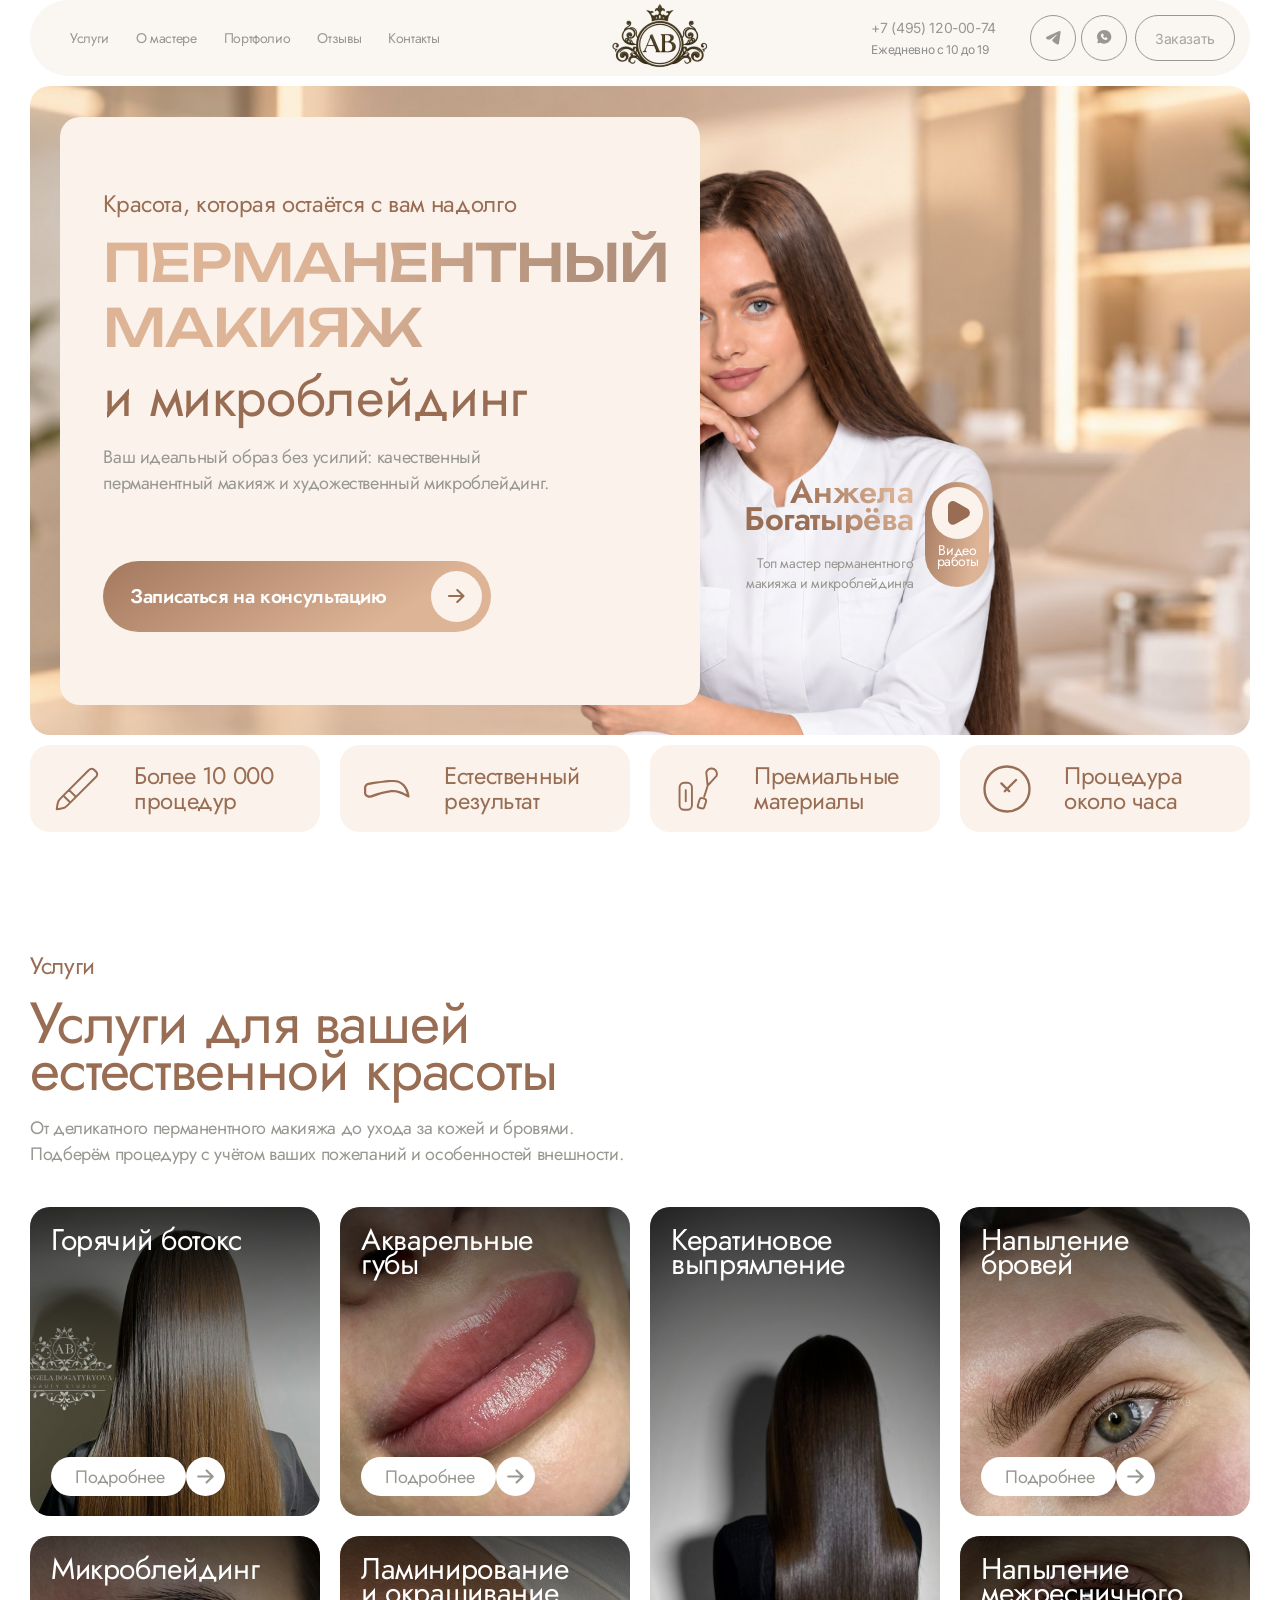
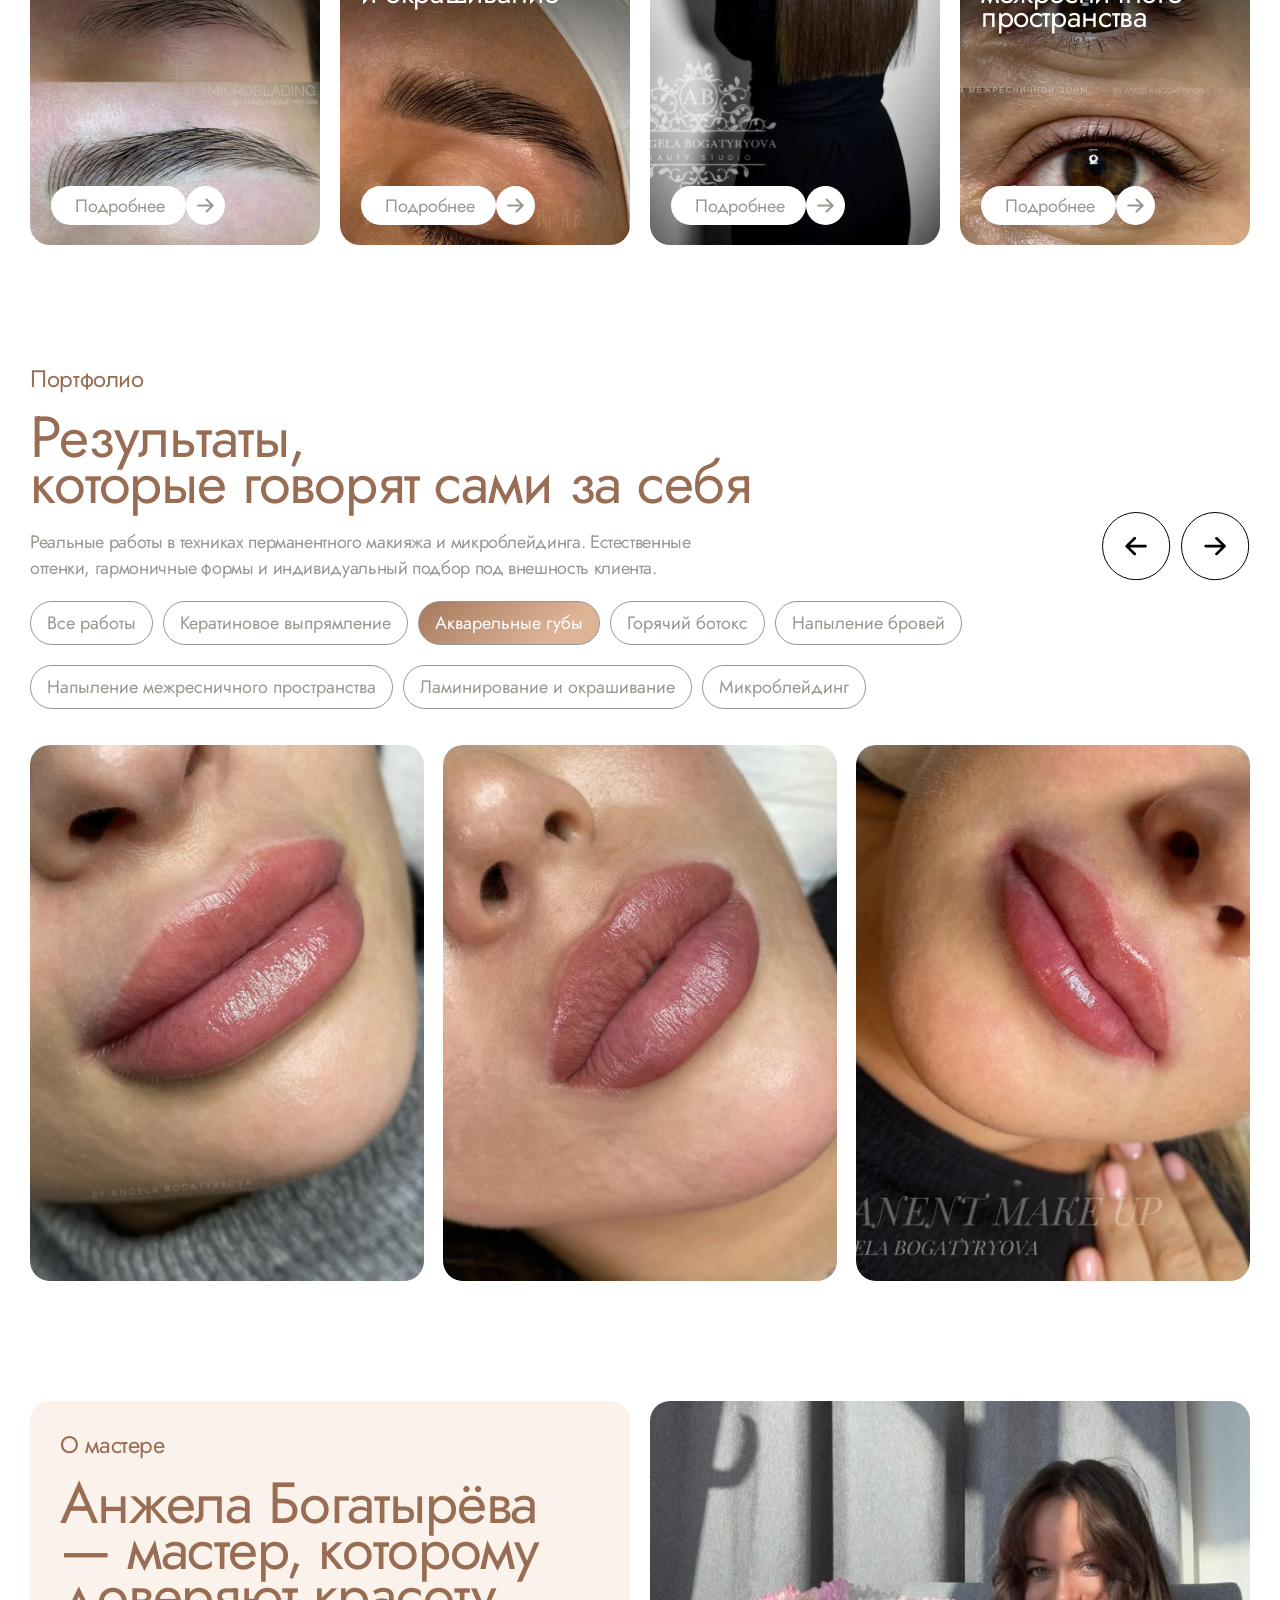
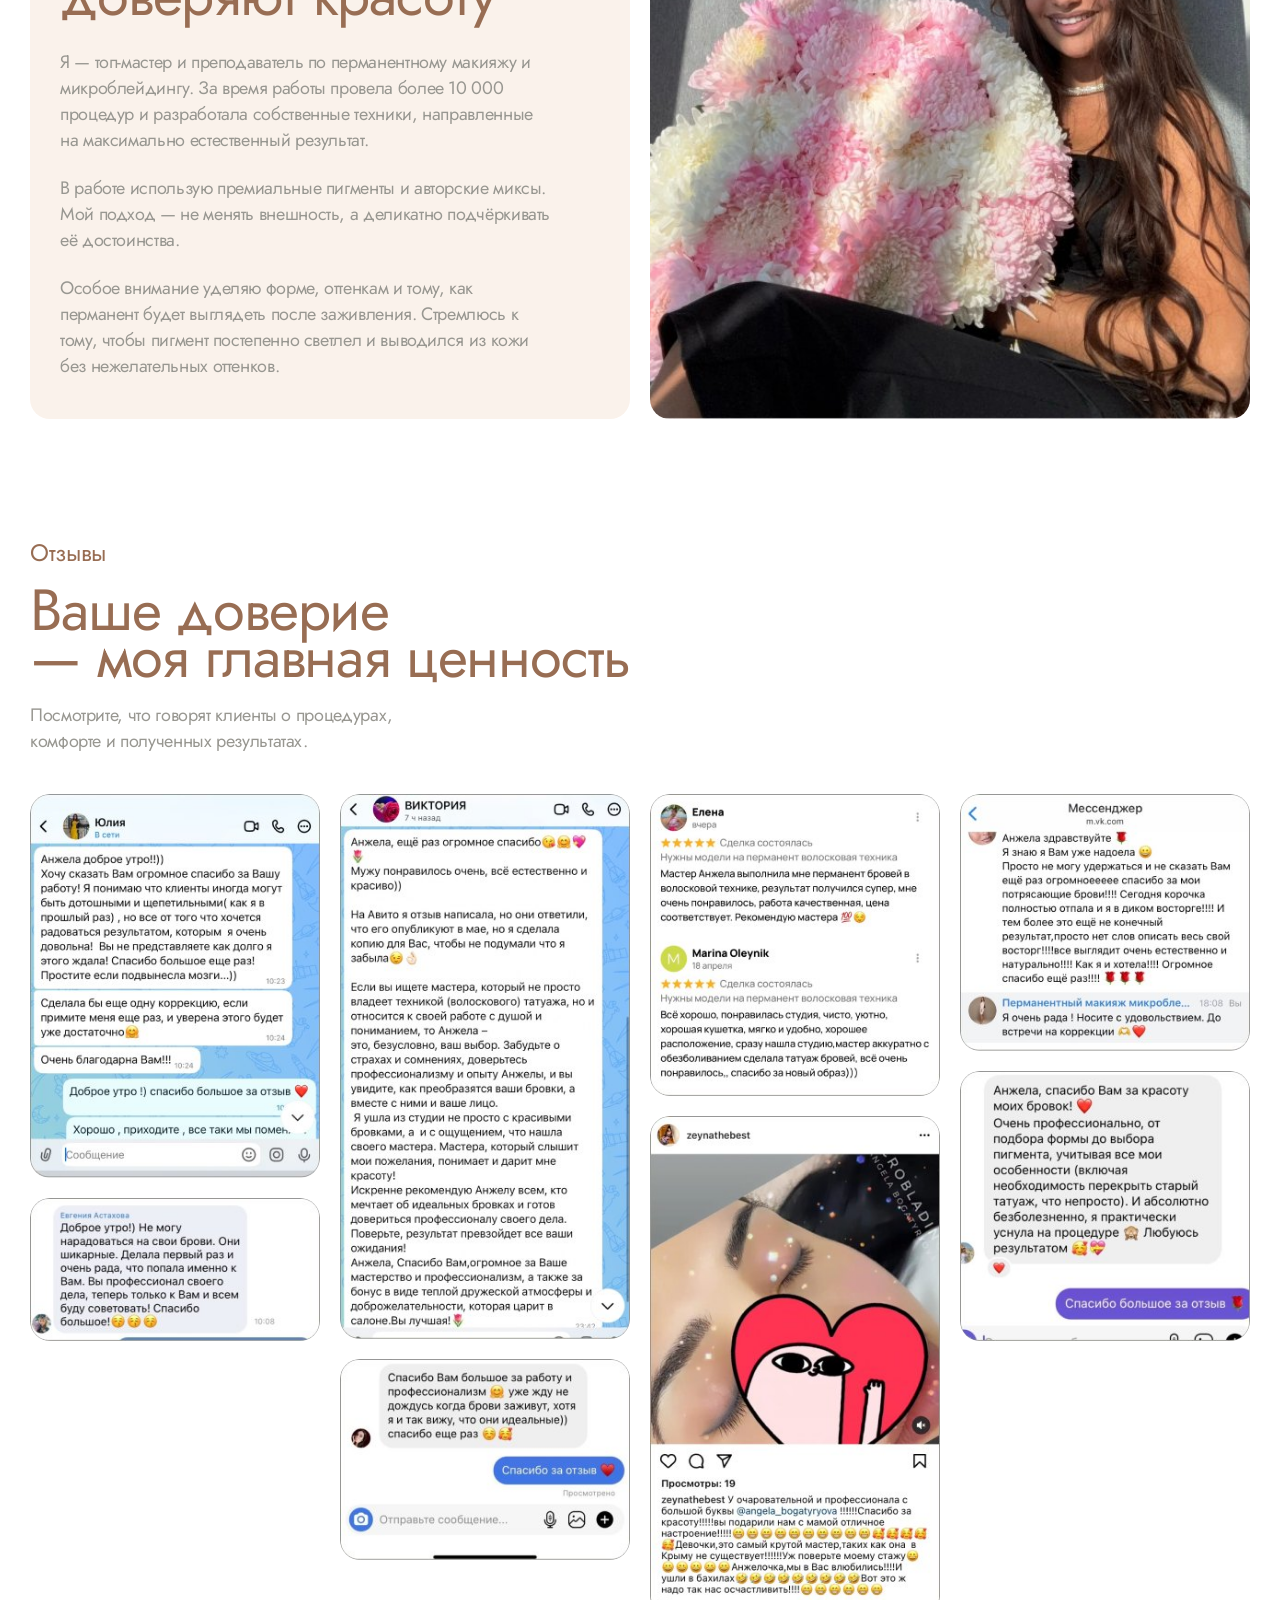
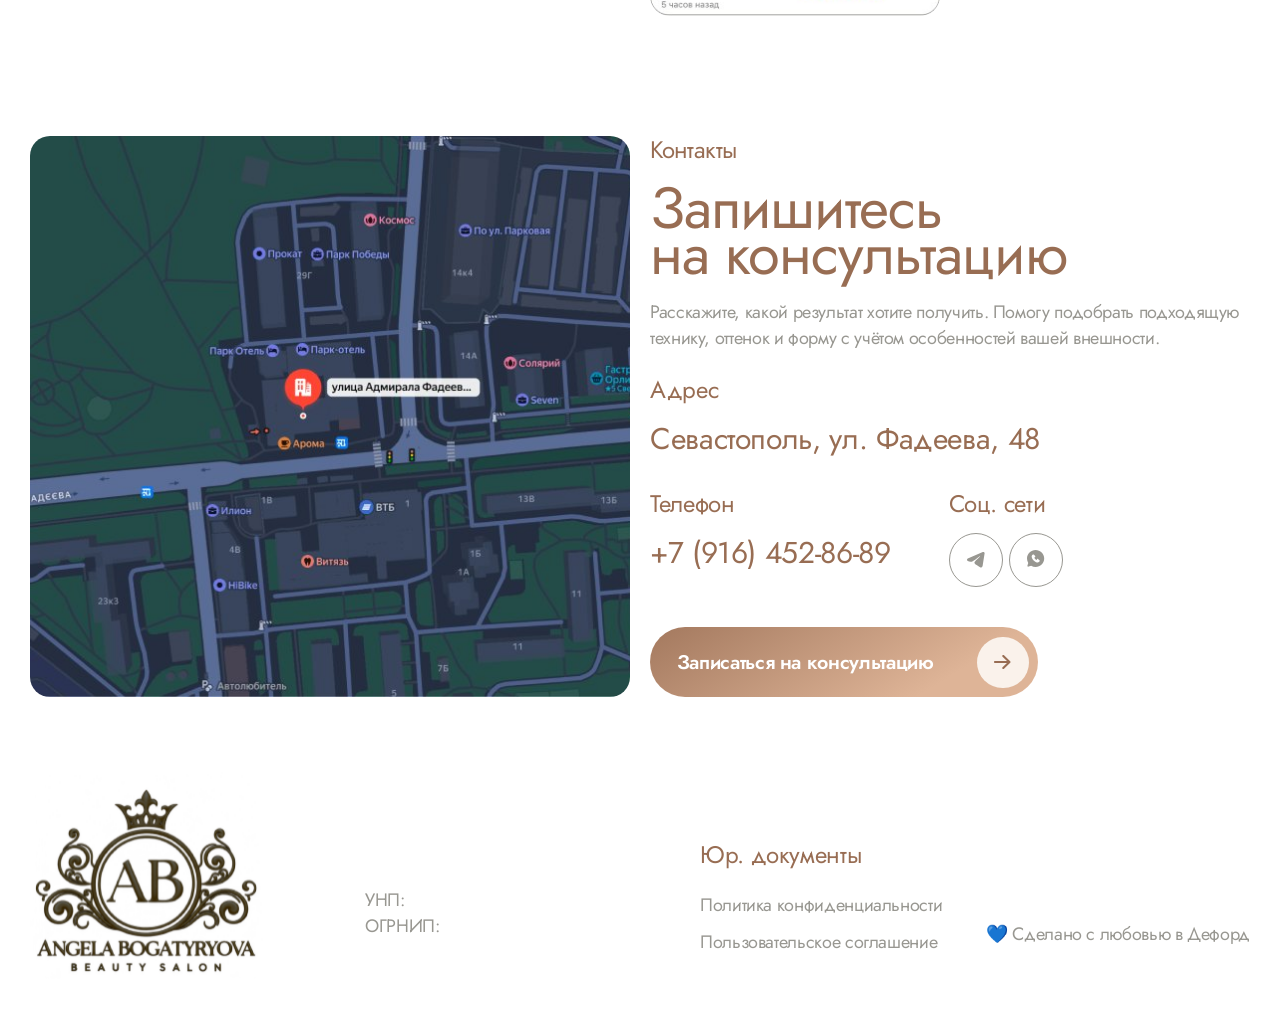
==== index.html @ ae8dbaa7 "Вёрстка лендинга по макету Figma Одностраничный сайт мастера перманентного макияжа: шапка, первый эк" ====
<!doctype html>
<html lang="ru">
<head>
  <meta charset="utf-8">
  <meta name="viewport" content="width=device-width, initial-scale=1">
  <title>Анжела Богатырёва — перманентный макияж и микроблейдинг в Севастополе</title>
  <meta name="description" content="Перманентный макияж и микроблейдинг в Севастополе. Топ-мастер Анжела Богатырёва: более 10 000 процедур, естественный результат, премиальные материалы.">
  <link rel="preconnect" href="https://fonts.googleapis.com">
  <link rel="preconnect" href="https://fonts.gstatic.com" crossorigin>
  <link href="https://fonts.googleapis.com/css2?family=Inter:wght@400&family=Jost:wght@400;600&family=Unbounded:wght@500&display=swap" rel="stylesheet">
  <link rel="stylesheet" href="css/style.css">
</head>
<body>

<header class="header container">
  <div class="header__bar">
    <button class="header__burger" type="button" aria-label="Открыть меню" aria-expanded="false" aria-controls="nav">
      <span></span><span></span><span></span>
    </button>

    <nav class="header__nav" id="nav" aria-label="Основное меню">
      <a href="#services">Услуги</a>
      <a href="#about">О мастере</a>
      <a href="#portfolio">Портфолио</a>
      <a href="#reviews">Отзывы</a>
      <a href="#contacts">Контакты</a>
    </nav>

    <a class="header__logo" href="#top" aria-label="Анжела Богатырёва — на главную">
      <img src="img/logo-header.png" width="100" height="72" alt="Angela Bogatyryova">
    </a>

    <div class="header__right">
      <div class="header__contacts">
        <a class="header__phone" href="tel:+74951200074">+7 (495) 120-00-74</a>
        <span class="header__hours">Ежедневно с 10 до 19</span>
      </div>
      <a class="circle-btn" href="https://t.me/" target="_blank" rel="noopener" aria-label="Telegram">
        <img src="icons/telegram.svg" width="15" height="13" alt="">
      </a>
      <a class="circle-btn" href="https://wa.me/79164528689" target="_blank" rel="noopener" aria-label="WhatsApp">
        <img src="icons/whatsapp.svg" width="15" height="17" alt="">
      </a>
      <a class="header__order" href="#contacts">Заказать</a>
    </div>
  </div>
</header>

<main id="top">

  <!-- Первый экран -->
  <section class="hero container">
    <div class="hero__inner">
      <div class="hero__card">
        <p class="hero__lead">Красота, которая остаётся с вам надолго</p>
        <h1 class="hero__title">
          <span class="hero__title-main">Перманентный макияж</span>
          <span class="hero__title-sub">и микроблейдинг</span>
        </h1>
        <p class="hero__text">Ваш идеальный образ без усилий: качественный перманентный макияж и художественный микроблейдинг.</p>
        <a class="cta" href="#contacts">
          <span class="cta__text">Записаться на консультацию</span>
          <span class="cta__icon"><img src="icons/arrow-brown.svg" width="17" height="14" alt=""></span>
        </a>
      </div>

      <img class="hero__master" src="img/hero-master.png" width="649" height="623" alt="Анжела Богатырёва">

      <div class="hero__name">
        <p class="hero__name-title">Анжела<br>Богатырёва</p>
        <p class="hero__name-text">Топ мастер перманентного макияжа и микроблейдинга</p>
      </div>

      <a class="hero__video" href="#portfolio" aria-label="Видео работы">
        <span class="hero__video-play"><img src="icons/play.svg" width="22" height="24" alt=""></span>
        <span class="hero__video-text">Видео работы</span>
      </a>
    </div>
  </section>

  <!-- Преимущества -->
  <section class="features container" aria-label="Преимущества">
    <ul class="features__list">
      <li class="feature">
        <img src="icons/brush.svg" width="54" height="54" alt="">
        <span>Более 10&nbsp;000 процедур</span>
      </li>
      <li class="feature">
        <img src="icons/eyebrow.svg" width="50" height="50" alt="">
        <span>Естественный результат</span>
      </li>
      <li class="feature">
        <img src="icons/lip-gloss.svg" width="56" height="56" alt="">
        <span>Премиальные материалы</span>
      </li>
      <li class="feature">
        <img src="icons/time.svg" width="46" height="46" alt="">
        <span>Процедура около часа</span>
      </li>
    </ul>
  </section>

  <!-- Услуги -->
  <section class="section container" id="services">
    <div class="section__head">
      <p class="eyebrow">Услуги</p>
      <h2 class="h2 services__title">Услуги для вашей естественной красоты</h2>
      <p class="section__text services__text">От деликатного перманентного макияжа до ухода за кожей и бровями. Подберём процедуру с учётом ваших пожеланий и особенностей внешности.</p>
    </div>

    <div class="services">
      <article class="service service--botox">
        <img class="service__img" src="img/service-botox.jpg" alt="" loading="lazy">
        <h3 class="service__title">Горячий ботокс</h3>
        <a class="more" href="#contacts">
          <span class="more__text">Подробнее</span>
          <img class="more__icon" src="icons/card-arrow.svg" width="39" height="39" alt="">
        </a>
      </article>

      <article class="service service--lips">
        <img class="service__img" src="img/service-lips.jpg" alt="" loading="lazy">
        <h3 class="service__title">Акварельные губы</h3>
        <a class="more" href="#contacts">
          <span class="more__text">Подробнее</span>
          <img class="more__icon" src="icons/card-arrow.svg" width="39" height="39" alt="">
        </a>
      </article>

      <article class="service service--keratin service--tall">
        <img class="service__img" src="img/service-keratin.jpg" alt="" loading="lazy">
        <h3 class="service__title">Кератиновое выпрямление</h3>
        <a class="more" href="#contacts">
          <span class="more__text">Подробнее</span>
          <img class="more__icon" src="icons/card-arrow.svg" width="39" height="39" alt="">
        </a>
      </article>

      <article class="service service--brows">
        <img class="service__img" src="img/service-brows.jpg" alt="" loading="lazy">
        <h3 class="service__title">Напыление бровей</h3>
        <a class="more" href="#contacts">
          <span class="more__text">Подробнее</span>
          <img class="more__icon" src="icons/card-arrow.svg" width="39" height="39" alt="">
        </a>
      </article>

      <article class="service service--microblading">
        <img class="service__img" src="img/service-microblading.jpg" alt="" loading="lazy">
        <h3 class="service__title">Микроблейдинг</h3>
        <a class="more" href="#contacts">
          <span class="more__text">Подробнее</span>
          <img class="more__icon" src="icons/card-arrow.svg" width="39" height="39" alt="">
        </a>
      </article>

      <article class="service service--lamination">
        <img class="service__img" src="img/service-lamination.jpg" alt="" loading="lazy">
        <h3 class="service__title">Ламинирование и&nbsp;окрашивание</h3>
        <a class="more" href="#contacts">
          <span class="more__text">Подробнее</span>
          <img class="more__icon" src="icons/card-arrow.svg" width="39" height="39" alt="">
        </a>
      </article>

      <article class="service service--lashline">
        <img class="service__img" src="img/service-lashline.jpg" alt="" loading="lazy">
        <h3 class="service__title">Напыление межресничного пространства</h3>
        <a class="more" href="#contacts">
          <span class="more__text">Подробнее</span>
          <img class="more__icon" src="icons/card-arrow.svg" width="39" height="39" alt="">
        </a>
      </article>
    </div>
  </section>

  <!-- Портфолио -->
  <section class="section container" id="portfolio">
    <div class="section__head section__head--row">
      <div>
        <p class="eyebrow">Портфолио</p>
        <h2 class="h2 portfolio__title">Результаты, <br>которые говорят сами за&nbsp;себя</h2>
        <p class="section__text portfolio__text">Реальные работы в техниках перманентного макияжа и микроблейдинга. Естественные оттенки, гармоничные формы и индивидуальный подбор под внешность клиента.</p>
      </div>
      <div class="slider-nav">
        <button class="slider-nav__btn" type="button" data-dir="-1" aria-label="Назад">
          <img src="icons/slider-prev.svg" width="69" height="69" alt="">
        </button>
        <button class="slider-nav__btn" type="button" data-dir="1" aria-label="Вперёд">
          <img src="icons/slider-next.svg" width="69" height="69" alt="">
        </button>
      </div>
    </div>

    <div class="chips" role="group" aria-label="Фильтр работ">
      <button class="chip" type="button" data-filter="all">Все работы</button>
      <button class="chip" type="button" data-filter="keratin">Кератиновое выпрямление</button>
      <button class="chip is-active" type="button" data-filter="lips" aria-pressed="true">Акварельные губы</button>
      <button class="chip" type="button" data-filter="botox">Горячий ботокс</button>
      <button class="chip" type="button" data-filter="brows">Напыление бровей</button>
      <button class="chip" type="button" data-filter="lashline">Напыление межресничного пространства</button>
      <button class="chip" type="button" data-filter="lamination">Ламинирование и окрашивание</button>
      <button class="chip" type="button" data-filter="microblading">Микроблейдинг</button>
    </div>

    <div class="gallery">
      <div class="gallery__track">
        <figure class="gallery__item" data-cat="lips"><img src="img/portfolio-1.jpg" width="427" height="580" alt="Акварельные губы — работа мастера" loading="lazy"></figure>
        <figure class="gallery__item" data-cat="lips"><img src="img/portfolio-2.jpg" width="427" height="580" alt="Акварельные губы — работа мастера" loading="lazy"></figure>
        <figure class="gallery__item" data-cat="lips"><img src="img/portfolio-3.jpg" width="427" height="580" alt="Акварельные губы — работа мастера" loading="lazy"></figure>
      </div>
      <p class="gallery__empty" hidden>Скоро здесь появятся работы в этой технике.</p>
    </div>
  </section>

  <!-- О мастере -->
  <section class="section container about" id="about">
    <div class="about__card">
      <p class="eyebrow">О мастере</p>
      <h2 class="h2 about__title">Анжела Богатырёва <br>— мастер, которому доверяют красоту</h2>
      <div class="about__text">
        <p>Я — топ-мастер и преподаватель по перманентному макияжу и микроблейдингу. За время работы провела более 10&nbsp;000 процедур и разработала собственные техники, направленные на максимально естественный результат.</p>
        <p>В работе использую премиальные пигменты и авторские миксы. Мой подход — не менять внешность, а деликатно подчёркивать её достоинства.</p>
        <p>Особое внимание уделяю форме, оттенкам и тому, как перманент будет выглядеть после заживления. Стремлюсь к тому, чтобы пигмент постепенно светлел и выводился из кожи без нежелательных оттенков.</p>
      </div>
    </div>
    <img class="about__photo" src="img/about.jpg" width="650" height="577" alt="Анжела Богатырёва" loading="lazy">
  </section>

  <!-- Отзывы -->
  <section class="section container" id="reviews">
    <div class="section__head">
      <p class="eyebrow">Отзывы</p>
      <h2 class="h2 reviews__title">Ваше доверие <br>— моя главная ценность</h2>
      <p class="section__text reviews__text">Посмотрите, что говорят клиенты о процедурах, комфорте и полученных результатах.</p>
    </div>

    <div class="reviews">
      <div class="reviews__col">
        <img class="review" src="img/review-1.jpg" width="315" height="417" alt="Отзыв клиентки Юлии" loading="lazy">
        <img class="review" src="img/review-8.jpg" width="315" height="155" alt="Отзыв клиентки Евгении" loading="lazy">
      </div>
      <div class="reviews__col">
        <img class="review" src="img/review-2.jpg" width="315" height="592" alt="Отзыв клиентки Виктории" loading="lazy">
        <img class="review" src="img/review-7.jpg" width="315" height="218" alt="Отзыв клиентки" loading="lazy">
      </div>
      <div class="reviews__col">
        <img class="review" src="img/review-3.jpg" width="315" height="328" alt="Отзывы клиенток Елены и Марины" loading="lazy">
        <img class="review" src="img/review-6.jpg" width="315" height="543" alt="Отзыв клиентки в Instagram" loading="lazy">
      </div>
      <div class="reviews__col">
        <img class="review" src="img/review-4.jpg" width="315" height="279" alt="Отзыв клиентки во ВКонтакте" loading="lazy">
        <img class="review" src="img/review-5.jpg" width="315" height="293" alt="Отзыв клиентки" loading="lazy">
      </div>
    </div>
  </section>

  <!-- Контакты -->
  <section class="section container contacts" id="contacts">
    <a class="contacts__map" href="https://yandex.ru/maps/?text=%D0%A1%D0%B5%D0%B2%D0%B0%D1%81%D1%82%D0%BE%D0%BF%D0%BE%D0%BB%D1%8C%2C%20%D1%83%D0%BB.%20%D0%A4%D0%B0%D0%B4%D0%B5%D0%B5%D0%B2%D0%B0%2C%2048" target="_blank" rel="noopener" aria-label="Открыть адрес на карте">
      <img src="img/map.jpg" width="650" height="564" alt="Карта: Севастополь, ул. Фадеева, 48" loading="lazy">
    </a>

    <div class="contacts__info">
      <p class="eyebrow">Контакты</p>
      <h2 class="h2 contacts__title">Запишитесь <br>на консультацию</h2>
      <p class="section__text contacts__text">Расскажите, какой результат хотите получить. Помогу подобрать подходящую технику, оттенок и форму с учётом особенностей вашей внешности.</p>

      <div class="contacts__item">
        <p class="contacts__label">Адрес</p>
        <p class="contacts__value">Севастополь, ул. Фадеева, 48</p>
      </div>

      <div class="contacts__row">
        <div class="contacts__item">
          <p class="contacts__label">Телефон</p>
          <a class="contacts__value" href="tel:+79164528689">+7 (916) 452-86-89</a>
        </div>
        <div class="contacts__item">
          <p class="contacts__label">Соц. сети</p>
          <div class="contacts__socials">
            <a class="circle-btn circle-btn--lg" href="https://t.me/" target="_blank" rel="noopener" aria-label="Telegram">
              <img src="icons/telegram.svg" width="18" height="16" alt="">
            </a>
            <a class="circle-btn circle-btn--lg" href="https://wa.me/79164528689" target="_blank" rel="noopener" aria-label="WhatsApp">
              <img src="icons/whatsapp.svg" width="18" height="20" alt="">
            </a>
          </div>
        </div>
      </div>

      <a class="cta contacts__cta" href="tel:+79164528689">
        <span class="cta__text">Записаться на консультацию</span>
        <span class="cta__icon"><img src="icons/arrow-brown.svg" width="17" height="14" alt=""></span>
      </a>
    </div>
  </section>
</main>

<footer class="footer container">
  <img class="footer__logo" src="img/logo-footer.png" width="234" height="218" alt="Angela Bogatyryova Beauty Salon">
  <div class="footer__requisites">
    <p>УНП:</p>
    <p>ОГРНИП:</p>
  </div>
  <div class="footer__docs">
    <p class="footer__title">Юр. документы</p>
    <a href="#">Политика конфиденциальности</a>
    <a href="#">Пользовательское соглашение</a>
  </div>
  <p class="footer__made">💙 Сделано с любовью в Дефорд</p>
</footer>

<script src="js/main.js"></script>
</body>
</html>
---- css/style.css ----
/* ==========================================================================
   Шрифты
   Tilda Sans — бесплатный шрифт Tilda (https://tilda.cc/ru/free-fonts/).
   Положите файлы в /fonts, пока их нет — используется близкий по метрикам Jost.
   ========================================================================== */
@font-face {
  font-family: "Tilda Sans";
  src: url("../fonts/TildaSans-Regular.woff2") format("woff2"),
       url("../fonts/TildaSans-Regular.woff") format("woff");
  font-weight: 400;
  font-style: normal;
  font-display: swap;
}
@font-face {
  font-family: "Tilda Sans";
  src: url("../fonts/TildaSans-Semibold.woff2") format("woff2"),
       url("../fonts/TildaSans-Semibold.woff") format("woff");
  font-weight: 600;
  font-style: normal;
  font-display: swap;
}

/* ==========================================================================
   Переменные
   ========================================================================== */
:root {
  --c-brown: #986d53;
  --c-gray: #989791;
  --c-gray-2: #a4a39d;
  --c-gray-3: #8d8d8d;
  --c-cream: #faf2eb;
  --c-cream-2: #faf7f2;
  --c-white: #fff;

  --g-accent: linear-gradient(-31.42deg, #deb497 24.07%, #986d53 114.86%);
  --g-title: linear-gradient(76.43deg, #deb497 36.98%, #b1917b 83.74%);
  --g-name: linear-gradient(234.77deg, #deb497 10.48%, #986d53 60.81%);

  --f-main: "Tilda Sans", "Jost", Arial, sans-serif;
  --f-accent: "Unbounded", "Tilda Sans", Arial, sans-serif;
  --f-ui: "Inter", Arial, sans-serif;

  --radius: 20px;
  --gap: 20px;
  --gutter: 60px;
  --section-gap: 120px;
}

/* ==========================================================================
   База
   ========================================================================== */
*,
*::before,
*::after { box-sizing: border-box; }

html { scroll-behavior: smooth; scroll-padding-top: 20px; }

body {
  margin: 0;
  background: var(--c-white);
  color: var(--c-gray);
  font-family: var(--f-main);
  font-size: 18px;
  line-height: normal;
  letter-spacing: -0.02em;
  -webkit-font-smoothing: antialiased;
}

img { display: block; max-width: 100%; height: auto; }
p, h1, h2, h3, figure, ul { margin: 0; padding: 0; }
ul { list-style: none; }
a { color: inherit; text-decoration: none; }
button { font: inherit; color: inherit; background: none; border: 0; padding: 0; cursor: pointer; }

.container {
  width: 100%;
  max-width: calc(1320px + var(--gutter) * 2);
  margin-inline: auto;
  padding-inline: var(--gutter);
}

/* ==========================================================================
   Общие элементы
   ========================================================================== */
.eyebrow {
  color: var(--c-brown);
  font-size: 23.89px;
  line-height: 1.2;
}

.h2 {
  margin-top: 20px;
  color: var(--c-brown);
  font-size: 58px;
  font-weight: 400;
  line-height: 0.8;
  letter-spacing: -0.02em;
}

.section { margin-top: var(--section-gap); }

.section__text {
  margin-top: 22px;
  font-size: 18px;
}

.section__head { margin-bottom: 40px; }

.section__head--row {
  display: flex;
  align-items: flex-end;
  justify-content: space-between;
  gap: 30px;
}

/* Круглая кнопка с иконкой */
.circle-btn {
  display: inline-flex;
  align-items: center;
  justify-content: center;
  flex-shrink: 0;
  width: 46px;
  height: 46px;
  border: 1px solid var(--c-gray);
  border-radius: 50%;
  transition: background-color .2s, border-color .2s;
}
.circle-btn:hover { background: var(--c-cream); border-color: var(--c-brown); }
.circle-btn--lg { width: 54px; height: 54px; border-width: 1.17px; }

/* Основная кнопка */
.cta {
  position: relative;
  display: inline-flex;
  align-items: center;
  justify-content: space-between;
  width: 388px;
  max-width: 100%;
  height: 70.5px;
  padding: 0 9.5px 0 26.8px;
  border-radius: 50px;
  background: var(--g-accent);
  color: var(--c-white);
  font-weight: 600;
  font-size: 19.73px;
  line-height: 0.84;
  transition: filter .2s, transform .2s;
}
.cta:hover { filter: brightness(1.05); }
.cta:hover .cta__icon { transform: translateX(3px); }

.cta__icon {
  display: inline-flex;
  align-items: center;
  justify-content: center;
  flex-shrink: 0;
  width: 51.3px;
  height: 51.3px;
  border-radius: 50%;
  background: var(--c-cream);
  transition: transform .2s;
}

/* ==========================================================================
   Шапка
   ========================================================================== */
.header__bar {
  position: relative;
  display: flex;
  align-items: center;
  justify-content: space-between;
  height: 76px;
  padding: 0 15px 0 40px;
  border-radius: 61px;
  background: var(--c-cream-2);
}

.header__nav {
  display: flex;
  gap: 27px;
  font-size: 14px;
}
.header__nav a { transition: color .2s; }
.header__nav a:hover { color: var(--c-brown); }

.header__logo {
  position: absolute;
  top: -4px;
  left: calc(50% - 30px);
  width: 100px;
}
.header__logo img { mix-blend-mode: multiply; }

.header__right {
  display: flex;
  align-items: center;
  gap: 5px;
}

.header__contacts {
  display: flex;
  flex-direction: column;
  gap: 6px;
  margin-right: 29px;
  font-family: var(--f-ui);
}
.header__phone { font-size: 14px; }
.header__phone:hover { color: var(--c-brown); }
.header__hours { color: var(--c-gray-3); font-size: 12px; }

.header__order {
  display: inline-flex;
  align-items: center;
  justify-content: center;
  width: 100px;
  height: 46px;
  margin-left: 3px;
  border: 1px solid var(--c-gray);
  border-radius: 44px;
  color: var(--c-gray-2);
  font-family: var(--f-ui);
  font-size: 14px;
  transition: background-color .2s, color .2s, border-color .2s;
}
.header__order:hover { background: var(--c-brown); border-color: var(--c-brown); color: var(--c-white); }

.header__burger { display: none; }

/* ==========================================================================
   Первый экран
   ========================================================================== */
.hero { margin-top: 10px; }

.hero__inner {
  position: relative;
  min-height: 637px;
  padding: 30.5px 30px;
  border-radius: var(--radius);
  background: url("../img/hero-bg.jpg") center / cover no-repeat;
  overflow: hidden;
}

.hero__card {
  position: relative;
  z-index: 1;
  width: 640px;
  min-height: 576px;
  padding: 69.5px 30px 73px 43.3px;
  border-radius: var(--radius);
  background: var(--c-cream);
}

.hero__lead {
  color: var(--c-brown);
  font-size: 23.89px;
}

.hero__title { margin-top: 9px; font-weight: 400; }

.hero__title-main {
  display: block;
  max-width: 573px;
  background: var(--g-title);
  -webkit-background-clip: text;
  background-clip: text;
  color: transparent;
  font-family: var(--f-accent);
  font-size: 52.44px;
  font-weight: 500;
  line-height: 1.24;
  letter-spacing: -0.02em;
  text-transform: uppercase;
}

.hero__title-sub {
  display: block;
  margin-top: 4px;
  color: var(--c-brown);
  font-size: 55.15px;
  line-height: 1.2;
}

.hero__text {
  max-width: 462px;
  margin-top: 14px;
}

.hero__card .cta { margin-top: 65px; }

.hero__master {
  position: absolute;
  bottom: 0;
  left: 34.24%;
  width: 49.17%;
  max-width: 649px;
}

.hero__name {
  position: absolute;
  z-index: 1;
  top: 391.7px;
  right: 364.7px;
  text-align: right;
}

.hero__name-title {
  background: var(--g-name);
  -webkit-background-clip: text;
  background-clip: text;
  color: transparent;
  font-size: 32.68px;
  font-weight: 600;
  line-height: 0.84;
}

.hero__name-text {
  width: 189px;
  margin-top: 20px;
  margin-left: auto;
  font-size: 14px;
}

.hero__video {
  position: absolute;
  z-index: 1;
  top: 395.7px;
  left: 969.2px;
  display: flex;
  flex-direction: column;
  align-items: center;
  width: 64px;
  height: 105px;
  padding-top: 5.7px;
  border-radius: 40px;
  background: linear-gradient(-79.7deg, #deb497 24.07%, #986d53 114.86%);
  color: var(--c-white);
  font-size: 14px;
  line-height: 0.78;
  text-align: center;
  transition: transform .2s;
}
.hero__video:hover { transform: scale(1.04); }

.hero__video-play {
  display: flex;
  align-items: center;
  justify-content: center;
  width: 51.3px;
  height: 51.3px;
  padding-left: 4px;
  border-radius: 50%;
  background: var(--c-cream);
}

.hero__video-text { width: 56px; margin-top: 6px; }

/* ==========================================================================
   Преимущества
   ========================================================================== */
.features { margin-top: 10px; }

.features__list {
  display: grid;
  grid-template-columns: repeat(4, 1fr);
  gap: var(--gap);
}

.feature {
  display: flex;
  align-items: center;
  gap: 30px;
  min-height: 86.6px;
  padding: 10px 20px;
  border-radius: var(--radius);
  background: var(--c-cream);
  color: var(--c-brown);
  font-size: 24px;
  line-height: 1.02;
}
.feature img { flex-shrink: 0; width: 54px; height: 54px; object-fit: contain; }
.feature span { max-width: 175px; }

/* ==========================================================================
   Услуги
   ========================================================================== */
.services__title { max-width: 612px; }
.services__text { max-width: 612px; }

.services {
  display: grid;
  grid-template-columns: repeat(4, 1fr);
  grid-auto-rows: 309px;
  gap: var(--gap);
}

.service {
  position: relative;
  display: flex;
  flex-direction: column;
  justify-content: space-between;
  padding: 20.7px 20.9px 20px;
  border-radius: var(--radius);
  overflow: hidden;
  isolation: isolate;
}
.service--tall { grid-row: span 2; }

.service__img {
  position: absolute;
  inset: 0;
  z-index: -2;
  width: 100%;
  height: 100%;
  object-fit: cover;
  object-position: top;
  transition: transform .5s;
}
.service:hover .service__img { transform: scale(1.04); }

.service::before {
  content: "";
  position: absolute;
  inset: 0;
  z-index: -1;
  background: linear-gradient(to bottom, rgba(0, 0, 0, .7) 0%, rgba(102, 102, 102, 0) 60.5%);
}

.service__title {
  max-width: 200px;
  color: var(--c-white);
  font-size: 30px;
  font-weight: 400;
  line-height: 0.8;
}

/* Кнопка «Подробнее» */
.more {
  display: inline-flex;
  align-self: flex-start;
}
.more__text {
  display: inline-flex;
  align-items: center;
  height: 39px;
  padding: 0 24.5px;
  width: 135px;
  border-radius: 54px;
  background: var(--c-white);
  font-size: 18px;
  line-height: 0.8;
  transition: color .2s;
}
.more__icon { transition: transform .2s; }
.more:hover .more__text { color: var(--c-brown); }
.more:hover .more__icon { transform: translateX(3px); }

/* ==========================================================================
   Портфолио
   ========================================================================== */
.portfolio__title { max-width: 733px; }
.portfolio__text { max-width: 697px; }

.section__head--row { margin-bottom: 20px; }

.slider-nav {
  display: flex;
  gap: 10px;
  margin-bottom: 0;
}
.slider-nav__btn {
  border-radius: 50%;
  transition: opacity .2s, transform .2s;
}
.slider-nav__btn:hover { transform: scale(1.05); }
.slider-nav__btn:disabled { opacity: .3; cursor: default; transform: none; }

.chips {
  display: flex;
  flex-wrap: wrap;
  gap: 20px 10px;
  margin-bottom: 36px;
}

.chip {
  padding: 14px 16px;
  border: 1px solid var(--c-gray);
  border-radius: 58px;
  color: var(--c-gray);
  font-size: 18px;
  line-height: 0.8;
  transition: color .2s, border-color .2s;
}
.chip:hover { color: var(--c-brown); border-color: var(--c-brown); }
.chip.is-active {
  background: linear-gradient(-40.16deg, #deb497 24.07%, #986d53 114.86%);
  color: var(--c-white);
}

.gallery { position: relative; }

.gallery__track {
  display: grid;
  grid-auto-flow: column;
  grid-auto-columns: calc((100% - 2 * 19px) / 3);
  gap: 19px;
  overflow-x: auto;
  scroll-snap-type: x mandatory;
  scroll-behavior: smooth;
  scrollbar-width: none;
}
.gallery__track::-webkit-scrollbar { display: none; }

.gallery__item {
  aspect-ratio: 427 / 580;
  border-radius: var(--radius);
  overflow: hidden;
  scroll-snap-align: start;
}
.gallery__item[hidden] { display: none; }
.gallery__item img { width: 100%; height: 100%; object-fit: cover; }

.gallery__empty {
  padding: 60px 0;
  text-align: center;
}

/* ==========================================================================
   О мастере
   ========================================================================== */
.about {
  display: grid;
  grid-template-columns: 1fr 1fr;
  gap: var(--gap);
}

.about__card {
  padding: 30.3px 30px 40px;
  border-radius: var(--radius);
  background: var(--c-cream);
}

.about__title { max-width: 550px; }

.about__text {
  max-width: 495px;
  margin-top: 30px;
}
.about__text p + p { margin-top: 22px; }

.about__photo {
  width: 100%;
  height: 100%;
  min-height: 400px;
  border-radius: var(--radius);
  object-fit: cover;
}

/* ==========================================================================
   Отзывы
   ========================================================================== */
.reviews__title { max-width: 608px; }
.reviews__text { max-width: 411px; }

.reviews {
  display: grid;
  grid-template-columns: repeat(4, 1fr);
  gap: var(--gap);
  align-items: start;
}
.reviews__col {
  display: flex;
  flex-direction: column;
  gap: var(--gap);
}
.reviews__col:nth-child(4) { padding-top: 0; }

.review {
  width: 100%;
  border-radius: var(--radius);
}

/* ==========================================================================
   Контакты
   ========================================================================== */
.contacts {
  display: grid;
  grid-template-columns: 1fr 1fr;
  gap: var(--gap);
}

.contacts__map {
  display: block;
  border-radius: var(--radius);
  overflow: hidden;
}
.contacts__map img { width: 100%; height: 100%; object-fit: cover; }

.contacts__title { max-width: 608px; }
.contacts__text { max-width: 608px; }

.contacts__item { margin-top: 20px; }
.contacts__info > .contacts__item { margin-top: 20.5px; }

.contacts__label {
  color: var(--c-brown);
  font-size: 24px;
}

.contacts__value {
  display: block;
  margin-top: 20px;
  color: var(--c-brown);
  font-size: 30px;
  line-height: 0.8;
}
a.contacts__value:hover { opacity: .8; }

.contacts__row {
  display: flex;
  gap: 58px;
  margin-top: 15px;
}
.contacts__row .contacts__item { margin-top: 20px; }

.contacts__socials {
  display: flex;
  gap: 6px;
  margin-top: 12px;
}

.contacts__cta { margin-top: 40px; }

/* ==========================================================================
   Подвал
   ========================================================================== */
.footer {
  display: grid;
  grid-template-columns: 335px 335px 1fr auto;
  align-items: start;
  margin-top: 64px;
  margin-bottom: 40px;
}

.footer__logo {
  width: 233px;
  mix-blend-mode: multiply;
}

.footer__requisites { margin-top: 126px; }

.footer__docs {
  display: flex;
  flex-direction: column;
  gap: 11px;
  margin-top: 76px;
}
.footer__docs a:hover { color: var(--c-brown); }

.footer__title {
  margin-bottom: 9px;
  color: var(--c-brown);
  font-size: 24px;
}

.footer__made {
  align-self: end;
  margin-bottom: 32px;
  white-space: nowrap;
}

/* ==========================================================================
   Адаптив
   ========================================================================== */
@media (max-width: 1360px) {
  :root { --gutter: 30px; }

  .hero__name { right: 27.6%; }
  .hero__video { left: 73.4%; }
}

@media (max-width: 1200px) {
  :root { --section-gap: 90px; }

  .h2 { font-size: 48px; }

  .header__contacts { display: none; }
  .header__nav { gap: 18px; }

  .hero__card { width: 56%; padding-left: 36px; }
  .hero__title-main { font-size: 38px; }
  .hero__title-sub { font-size: 44px; }
  .hero__master { left: auto; right: -6%; width: 58%; }
  .hero__name { right: 3%; top: auto; bottom: 120px; }
  .hero__video { left: auto; right: 3%; top: 40px; }

  .features__list { grid-template-columns: repeat(2, 1fr); }

  .services { grid-template-columns: repeat(2, 1fr); grid-auto-rows: 340px; }

  .reviews { grid-template-columns: repeat(2, 1fr); }

  .footer { grid-template-columns: 1fr 1fr 1fr; row-gap: 20px; }
  .footer__made { grid-column: 1 / -1; align-self: start; margin: 0; }
}

@media (max-width: 960px) {
  .header__bar { padding-left: 20px; }
  .header__burger {
    display: flex;
    flex-direction: column;
    justify-content: center;
    gap: 5px;
    width: 46px;
    height: 46px;
    padding: 0 12px;
  }
  .header__burger span {
    display: block;
    height: 1.5px;
    background: var(--c-gray);
    transition: transform .2s, opacity .2s;
  }
  .header__burger[aria-expanded="true"] span:nth-child(1) { transform: translateY(6.5px) rotate(45deg); }
  .header__burger[aria-expanded="true"] span:nth-child(2) { opacity: 0; }
  .header__burger[aria-expanded="true"] span:nth-child(3) { transform: translateY(-6.5px) rotate(-45deg); }

  .header__nav {
    position: absolute;
    z-index: 10;
    top: calc(100% + 8px);
    left: 0;
    right: 0;
    flex-direction: column;
    gap: 0;
    padding: 10px 20px;
    border-radius: var(--radius);
    background: var(--c-cream-2);
    box-shadow: 0 10px 30px rgba(152, 109, 83, .15);
    font-size: 18px;
    opacity: 0;
    visibility: hidden;
    transform: translateY(-8px);
    transition: opacity .2s, transform .2s, visibility .2s;
  }
  .header__nav.is-open { opacity: 1; visibility: visible; transform: none; }
  .header__nav a { padding: 12px 0; }
  .header__nav a + a { border-top: 1px solid rgba(152, 151, 145, .2); }

  .hero__inner { padding: 20px; min-height: 0; }
  .hero__card {
    width: 100%;
    min-height: 0;
    padding: 40px 28px 36px;
    background: rgba(250, 242, 235, .94);
  }
  .hero__master { display: none; }
  .hero__name, .hero__video { display: none; }
  .hero__card .cta { margin-top: 40px; }

  .section__head--row { flex-direction: column; align-items: flex-start; }
  .slider-nav { align-self: flex-end; }

  .services { grid-template-columns: repeat(2, 1fr); }

  .gallery__track { grid-auto-columns: calc((100% - 19px) / 2); }

  .about,
  .contacts { grid-template-columns: minmax(0, 1fr); }
  .about__photo { max-height: 560px; }
  .contacts__map { order: 2; }
}

@media (max-width: 640px) {
  :root { --gutter: 16px; --section-gap: 70px; --gap: 12px; }

  body { font-size: 16px; }

  .eyebrow { font-size: 20px; }
  .h2 { font-size: 36px; line-height: .9; }
  .section__text { font-size: 16px; margin-top: 16px; }
  .section__head { margin-bottom: 28px; }

  .header__bar { height: 64px; padding: 0 9px 0 10px; }
  .header__logo { width: 76px; top: 4px; left: calc(50% - 38px); }
  .header__right .circle-btn { display: none; }
  .header__order { width: 92px; height: 44px; }

  .hero__inner { padding: 12px; }
  .hero__card { padding: 28px 20px 24px; }
  .hero__lead { font-size: 18px; }
  .hero__title-main { font-size: 28px; }
  .hero__title-sub { font-size: 32px; }
  .hero__text { font-size: 16px; }
  .hero__card .cta { margin-top: 28px; }

  .cta { height: 62px; font-size: 17px; padding-left: 22px; padding-right: 6px; }
  .cta__icon { width: 50px; height: 50px; }

  .features__list { grid-template-columns: 1fr; }
  .feature { font-size: 20px; gap: 20px; min-height: 76px; }
  .feature span { max-width: none; }

  .services { grid-template-columns: 1fr; grid-auto-rows: 300px; }
  .service--tall { grid-row: span 1; }
  .service__title { font-size: 26px; }

  .chips { gap: 8px; margin-bottom: 24px; }
  .chip { font-size: 15px; padding: 12px 14px; }
  .slider-nav__btn img { width: 52px; height: 52px; }

  .gallery__track { grid-auto-columns: 82%; gap: 12px; }

  .about__card { padding: 24px 20px 28px; }
  .about__text { font-size: 16px; margin-top: 22px; }

  .reviews { grid-template-columns: 1fr; }
  .reviews__col { display: contents; }

  .contacts__value { font-size: 24px; }
  .contacts__row { flex-direction: column; gap: 0; }

  .footer { grid-template-columns: 1fr; text-align: left; }
  .footer__logo { width: 160px; }
  .footer__requisites,
  .footer__docs { margin-top: 0; }
}

@media (max-width: 400px) {
  .hero__title-main { font-size: 24px; }
  .hero__title-sub { font-size: 28px; }
}
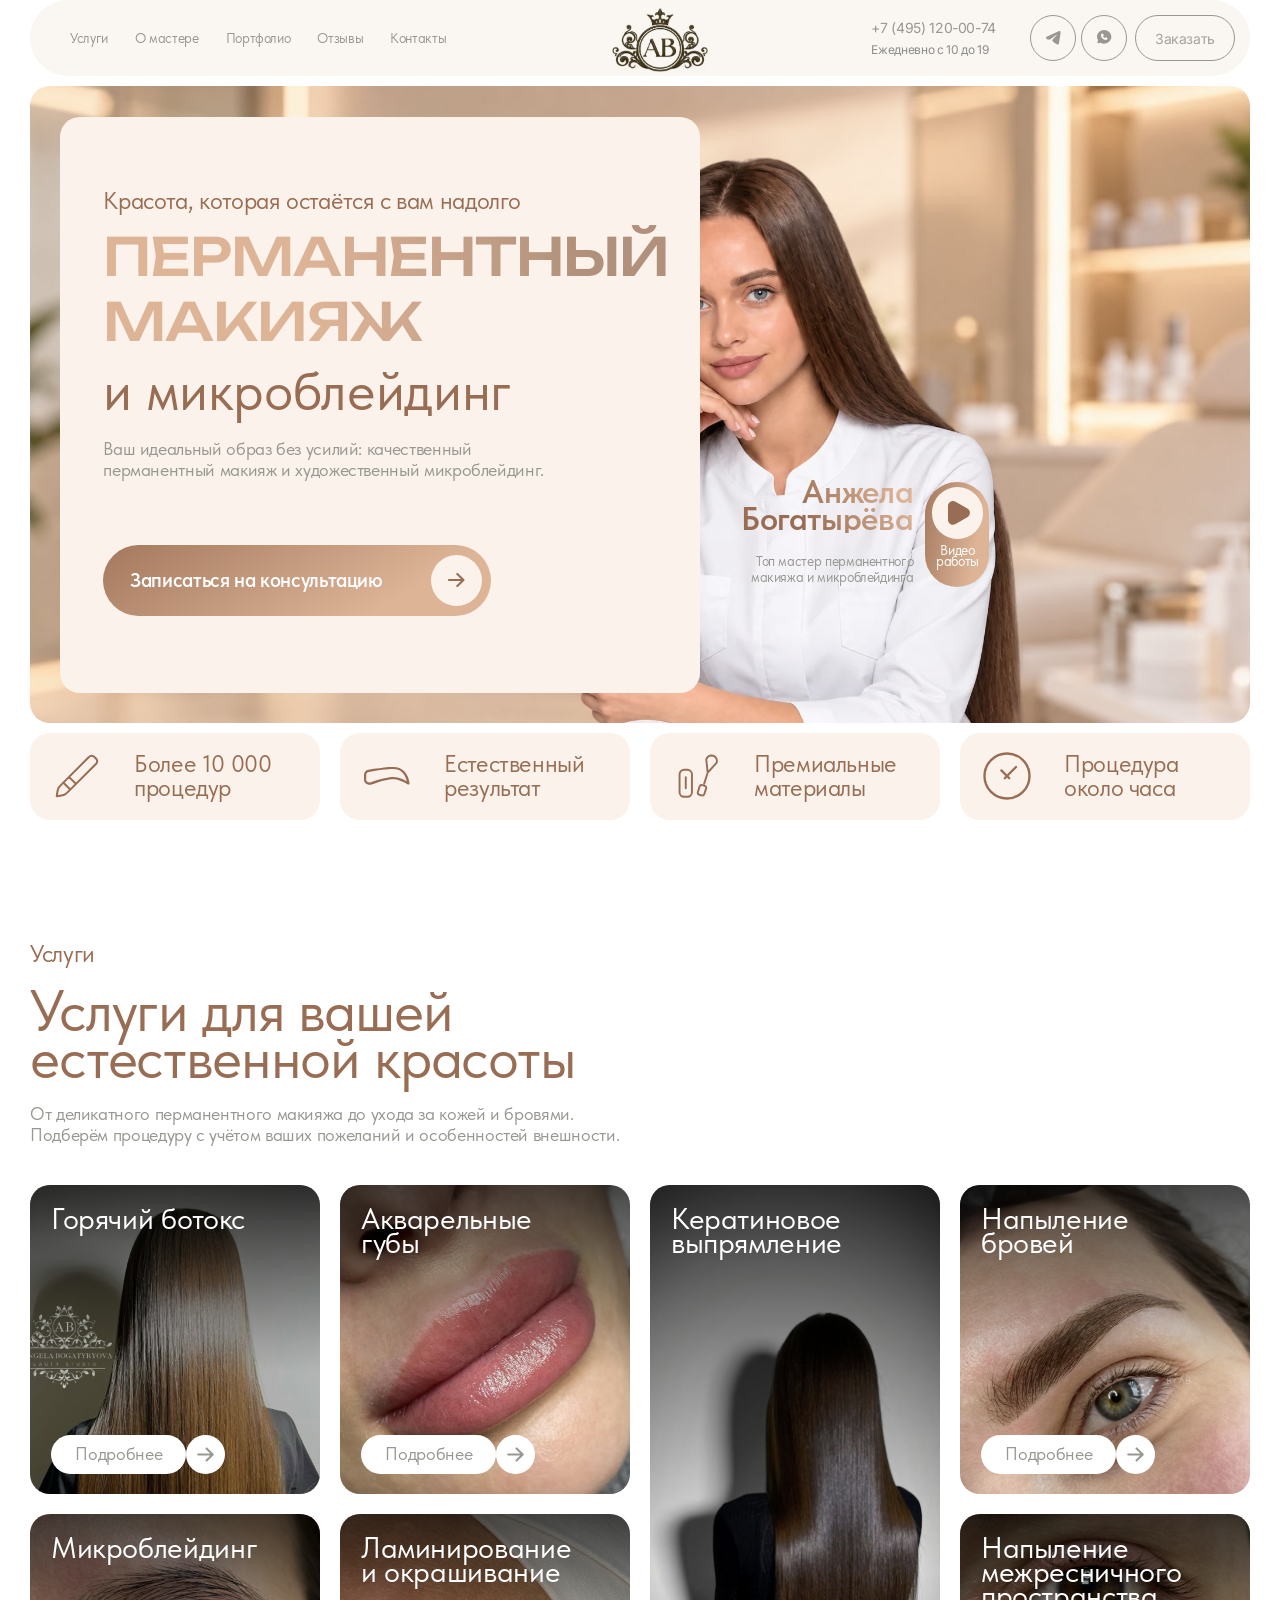
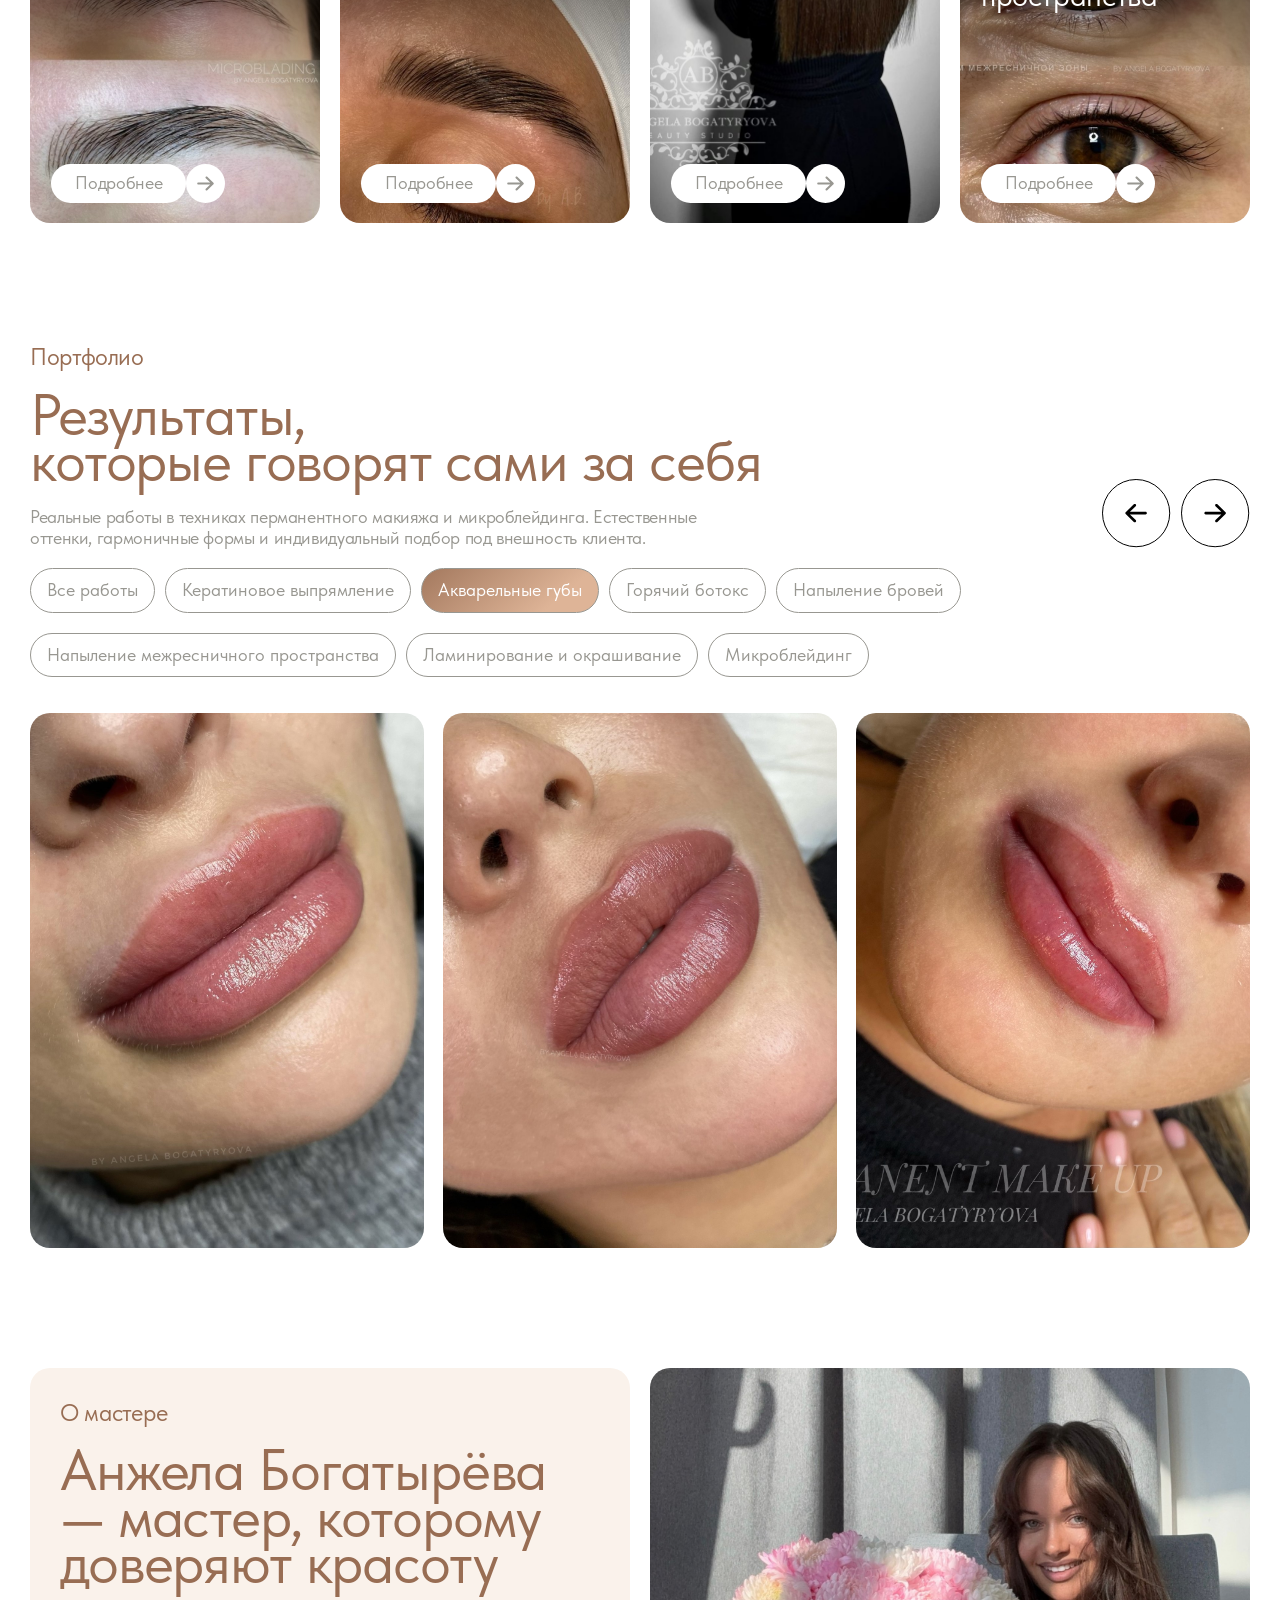
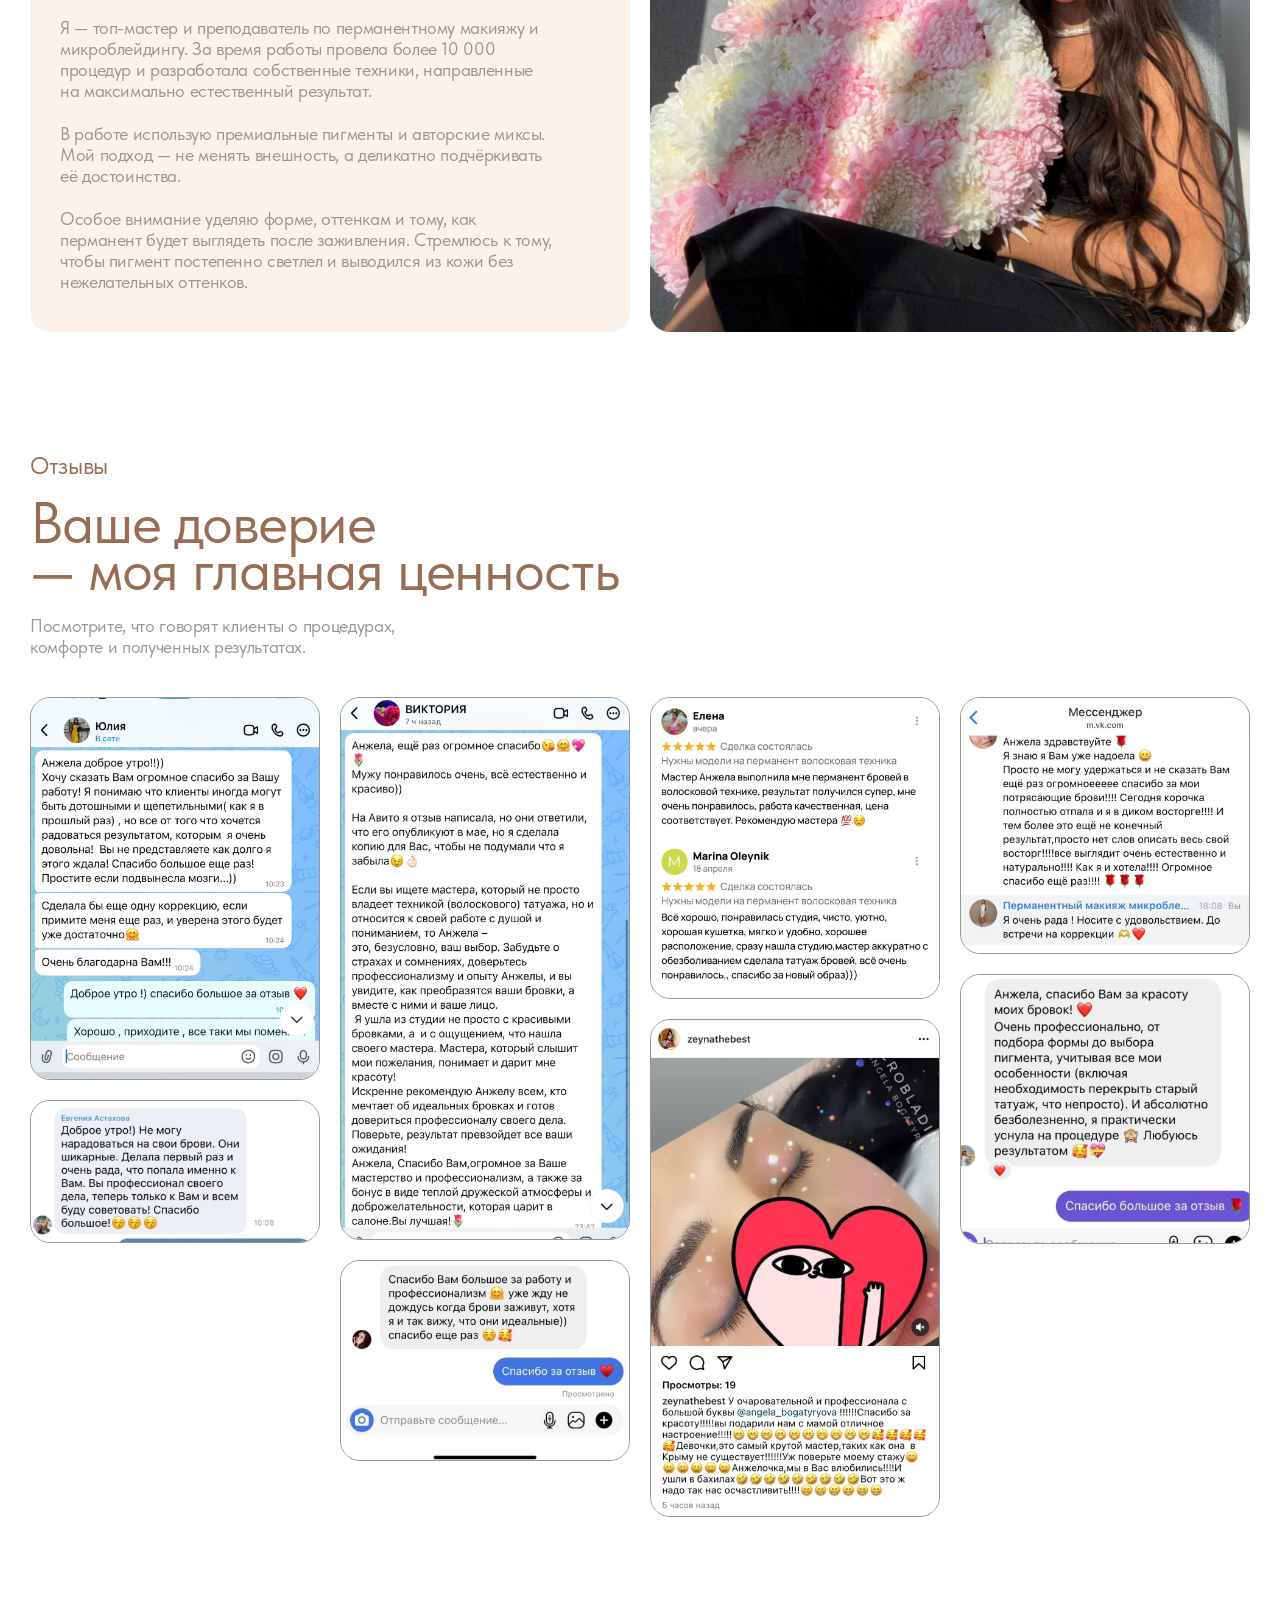
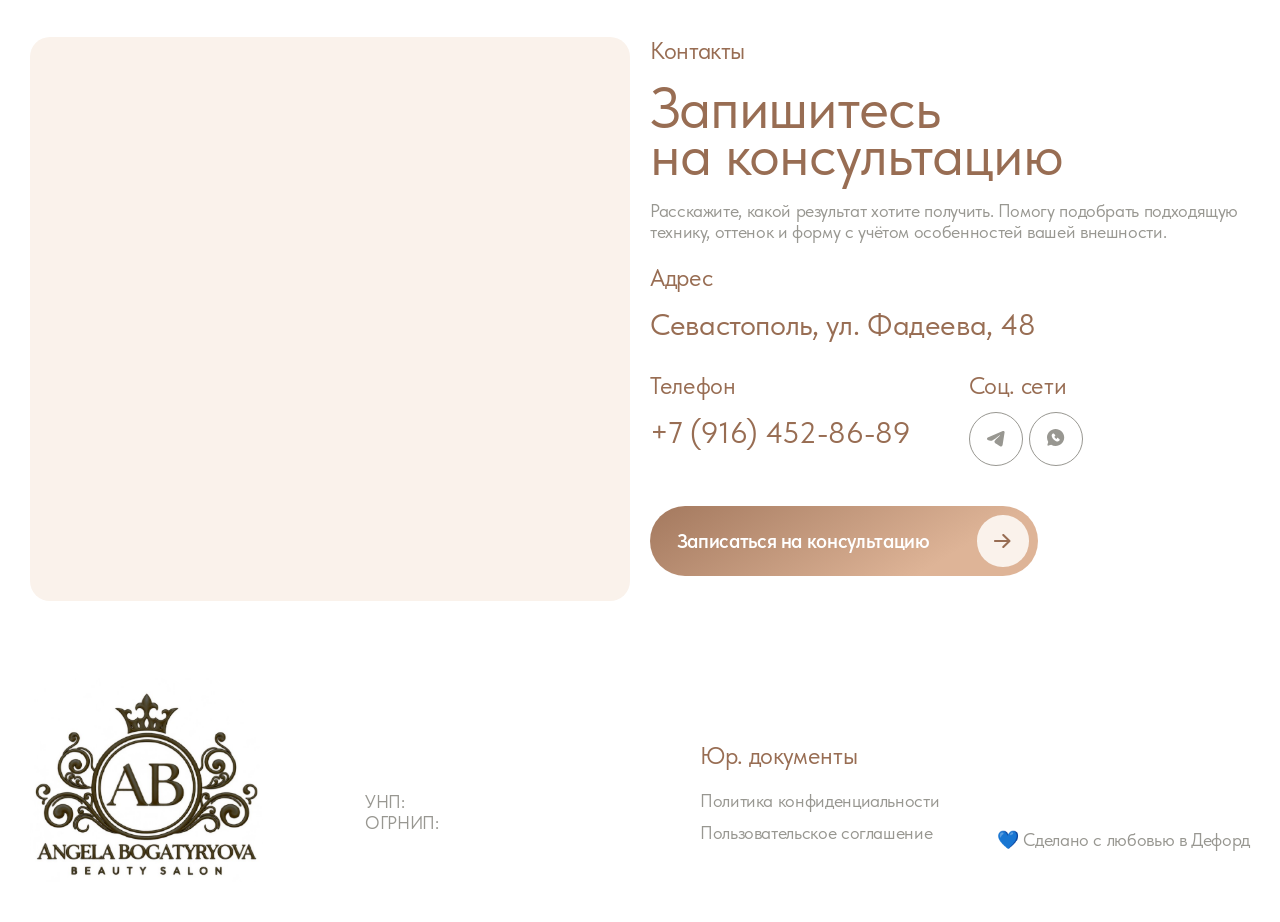
==== commit 0f8811e9: "Шрифт Tilda Sans, карта Яндекса и фото в высоком качестве - Подключён Tilda Sans (Regular, Semibold)" ====
--- a/index.html
+++ b/index.html
@@ -7,7 +7,7 @@
   <meta name="description" content="Перманентный макияж и микроблейдинг в Севастополе. Топ-мастер Анжела Богатырёва: более 10 000 процедур, естественный результат, премиальные материалы.">
   <link rel="preconnect" href="https://fonts.googleapis.com">
   <link rel="preconnect" href="https://fonts.gstatic.com" crossorigin>
-  <link href="https://fonts.googleapis.com/css2?family=Inter:wght@400&family=Jost:wght@400;600&family=Unbounded:wght@500&display=swap" rel="stylesheet">
+  <link href="https://fonts.googleapis.com/css2?family=Inter:wght@400&family=Unbounded:wght@500&display=swap" rel="stylesheet">
   <link rel="stylesheet" href="css/style.css">
 </head>
 <body>
@@ -27,7 +27,7 @@
     </nav>
 
     <a class="header__logo" href="#top" aria-label="Анжела Богатырёва — на главную">
-      <img src="img/logo-header.png" width="100" height="72" alt="Angela Bogatyryova">
+      <img src="img/logo-header.jpg" width="100" height="76" alt="Angela Bogatyryova">
     </a>
 
     <div class="header__right">
@@ -64,7 +64,7 @@
         </a>
       </div>
 
-      <img class="hero__master" src="img/hero-master.png" width="649" height="623" alt="Анжела Богатырёва">
+      <img class="hero__master" src="img/hero-master.webp" width="649" height="623" alt="Анжела Богатырёва">
 
       <div class="hero__name">
         <p class="hero__name-title">Анжела<br>Богатырёва</p>
@@ -257,9 +257,9 @@
 
   <!-- Контакты -->
   <section class="section container contacts" id="contacts">
-    <a class="contacts__map" href="https://yandex.ru/maps/?text=%D0%A1%D0%B5%D0%B2%D0%B0%D1%81%D1%82%D0%BE%D0%BF%D0%BE%D0%BB%D1%8C%2C%20%D1%83%D0%BB.%20%D0%A4%D0%B0%D0%B4%D0%B5%D0%B5%D0%B2%D0%B0%2C%2048" target="_blank" rel="noopener" aria-label="Открыть адрес на карте">
-      <img src="img/map.jpg" width="650" height="564" alt="Карта: Севастополь, ул. Фадеева, 48" loading="lazy">
-    </a>
+    <div class="contacts__map">
+      <iframe src="https://yandex.ru/map-widget/v1/?mode=search&amp;text=%D0%A1%D0%B5%D0%B2%D0%B0%D1%81%D1%82%D0%BE%D0%BF%D0%BE%D0%BB%D1%8C%2C%20%D1%83%D0%BB%D0%B8%D1%86%D0%B0%20%D0%90%D0%B4%D0%BC%D0%B8%D1%80%D0%B0%D0%BB%D0%B0%20%D0%A4%D0%B0%D0%B4%D0%B5%D0%B5%D0%B2%D0%B0%2C%2048&amp;z=16" title="Карта: Севастополь, ул. Адмирала Фадеева, 48" loading="lazy" allowfullscreen></iframe>
+    </div>
 
     <div class="contacts__info">
       <p class="eyebrow">Контакты</p>
@@ -298,7 +298,7 @@
 </main>
 
 <footer class="footer container">
-  <img class="footer__logo" src="img/logo-footer.png" width="234" height="218" alt="Angela Bogatyryova Beauty Salon">
+  <img class="footer__logo" src="img/logo-footer.jpg" width="234" height="218" alt="Angela Bogatyryova Beauty Salon">
   <div class="footer__requisites">
     <p>УНП:</p>
     <p>ОГРНИП:</p>
--- a/css/style.css
+++ b/css/style.css
@@ -1,7 +1,6 @@
 /* ==========================================================================
    Шрифты
    Tilda Sans — бесплатный шрифт Tilda (https://tilda.cc/ru/free-fonts/).
-   Положите файлы в /fonts, пока их нет — используется близкий по метрикам Jost.
    ========================================================================== */
 @font-face {
   font-family: "Tilda Sans";
@@ -36,7 +35,7 @@
   --g-title: linear-gradient(76.43deg, #deb497 36.98%, #b1917b 83.74%);
   --g-name: linear-gradient(234.77deg, #deb497 10.48%, #986d53 60.81%);
 
-  --f-main: "Tilda Sans", "Jost", Arial, sans-serif;
+  --f-main: "Tilda Sans", Arial, sans-serif;
   --f-accent: "Unbounded", "Tilda Sans", Arial, sans-serif;
   --f-ui: "Inter", Arial, sans-serif;
 
@@ -576,6 +575,7 @@
 
 .review {
   width: 100%;
+  border: 1px solid var(--c-gray);
   border-radius: var(--radius);
 }
 
@@ -589,11 +589,19 @@
 }
 
 .contacts__map {
-  display: block;
+  position: relative;
+  min-height: 564px;
   border-radius: var(--radius);
+  background: var(--c-cream);
   overflow: hidden;
 }
-.contacts__map img { width: 100%; height: 100%; object-fit: cover; }
+.contacts__map iframe {
+  position: absolute;
+  inset: 0;
+  width: 100%;
+  height: 100%;
+  border: 0;
+}
 
 .contacts__title { max-width: 608px; }
 .contacts__text { max-width: 608px; }
@@ -767,7 +775,7 @@
   .about,
   .contacts { grid-template-columns: minmax(0, 1fr); }
   .about__photo { max-height: 560px; }
-  .contacts__map { order: 2; }
+  .contacts__map { order: 2; min-height: 420px; }
 }
 
 @media (max-width: 640px) {
@@ -817,6 +825,7 @@
   .reviews__col { display: contents; }
 
   .contacts__value { font-size: 24px; }
+  .contacts__map { min-height: 340px; }
   .contacts__row { flex-direction: column; gap: 0; }
 
   .footer { grid-template-columns: 1fr; text-align: left; }
